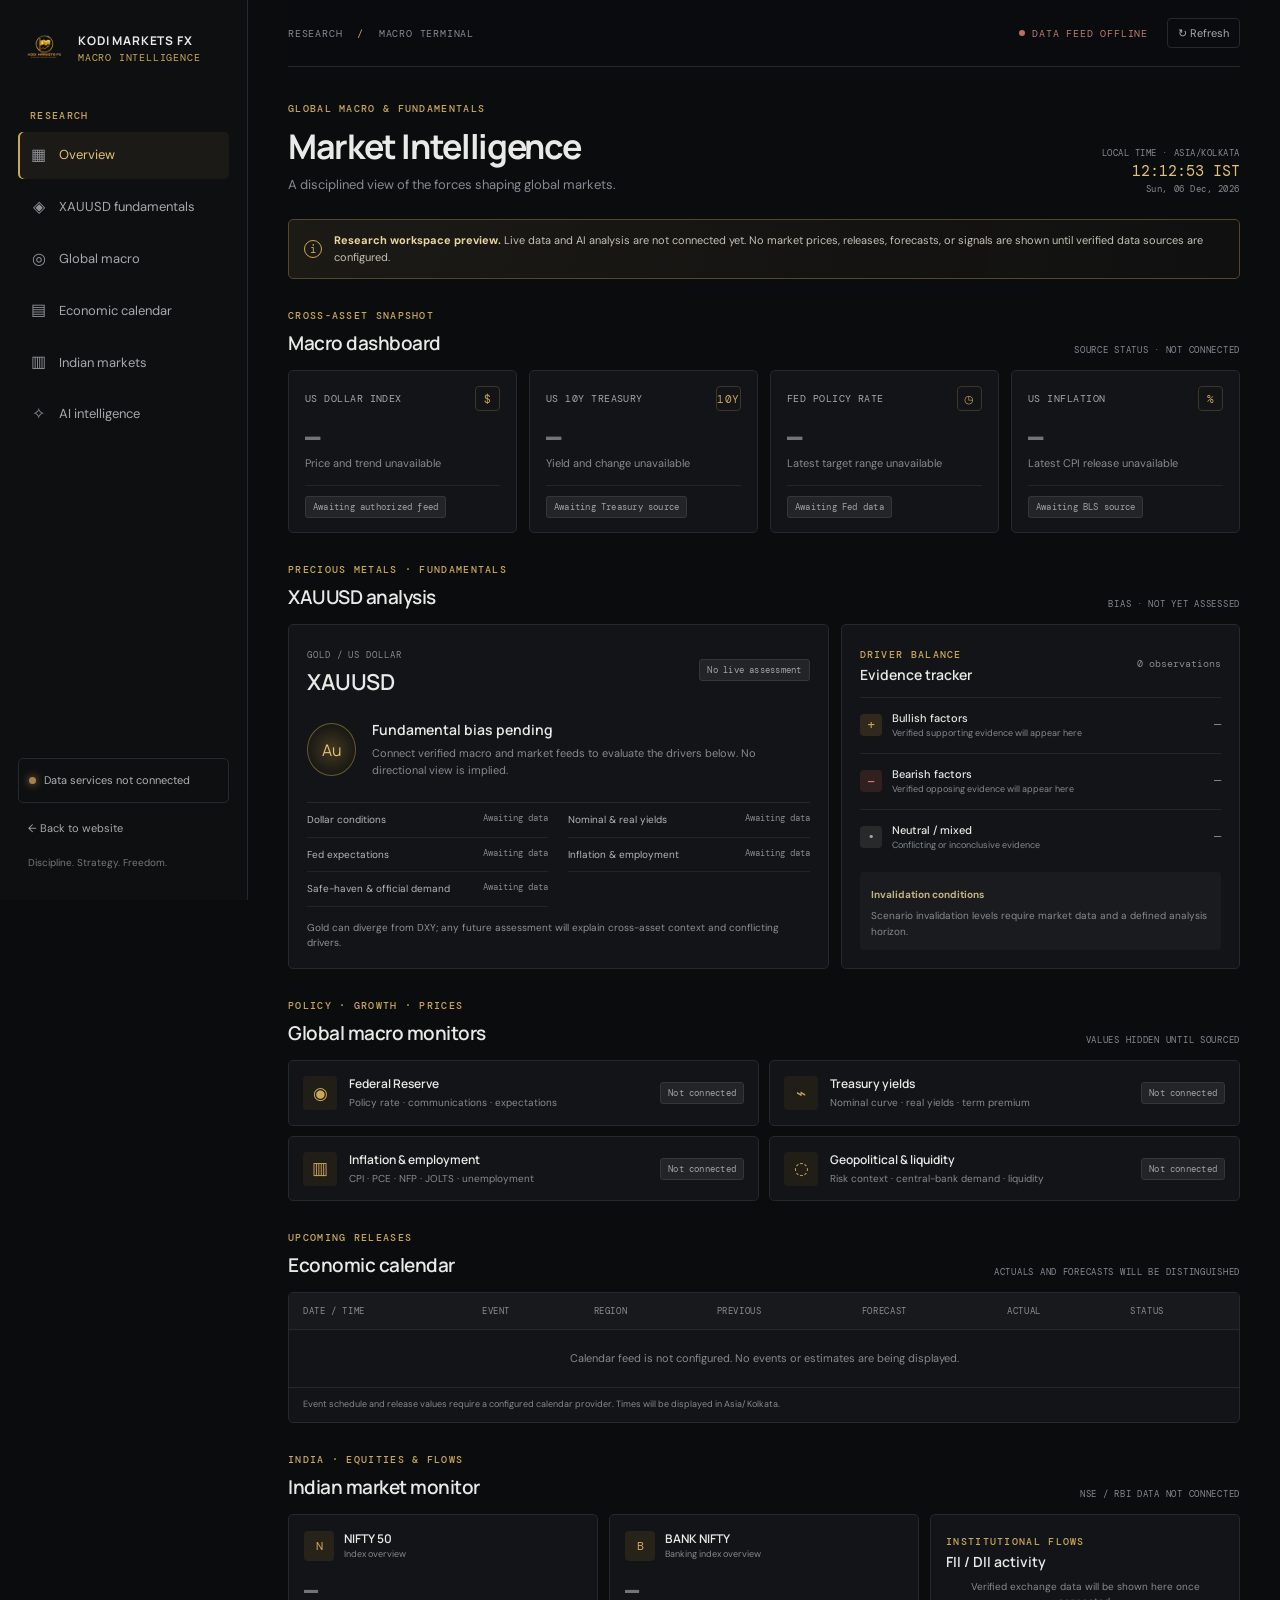
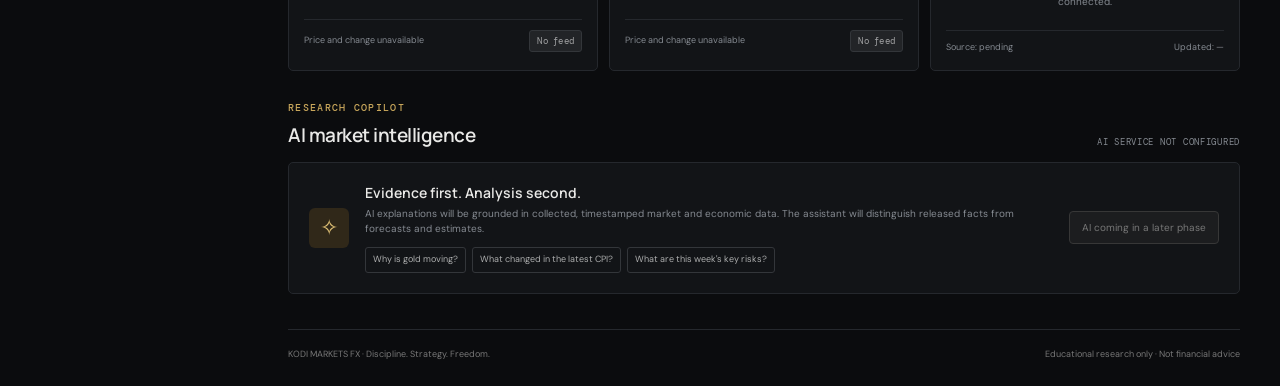
==== macro-terminal.html @ 0b7f0b4f "Add phase 1 macro intelligence dashboard frontend" ====
<!doctype html>
<html lang="en">
<head>
  <meta charset="utf-8">
  <meta name="viewport" content="width=device-width, initial-scale=1">
  <meta name="theme-color" content="#0b0c0e">
  <meta name="description" content="KODI MARKETS FX macroeconomic and market fundamentals research terminal.">
  <title>Macro Intelligence Terminal | KODI MARKETS FX</title>
  <link rel="icon" type="image/jpeg" href="./Real%20logo.jpeg">
  <link rel="stylesheet" href="terminal.css">
  <script src="terminal.js" defer></script>
</head>
<body>
  <div class="app-shell">
    <aside class="sidebar" id="sidebar" aria-label="Terminal navigation">
      <a class="brand" href="./index.html" aria-label="KODI MARKETS FX home">
        <img src="./transparent%20file.png" alt="KODI MARKETS FX official logo">
        <span><strong>KODI MARKETS FX</strong><small>MACRO INTELLIGENCE</small></span>
      </a>
      <div class="side-label">RESEARCH</div>
      <nav class="side-nav">
        <a class="side-link active" href="#overview"><span>▦</span> Overview</a>
        <a class="side-link" href="#gold"><span>◈</span> XAUUSD fundamentals</a>
        <a class="side-link" href="#macro"><span>◎</span> Global macro</a>
        <a class="side-link" href="#events"><span>▤</span> Economic calendar</a>
        <a class="side-link" href="#india"><span>▥</span> Indian markets</a>
        <a class="side-link" href="#intelligence"><span>✧</span> AI intelligence</a>
      </nav>
      <div class="sidebar-bottom">
        <div class="connection"><span class="status-dot"></span><span>Data services not connected</span></div>
        <a href="./index.html" class="back-link">← Back to website</a>
        <p>Discipline. Strategy. Freedom.</p>
      </div>
    </aside>

    <main class="main-content" id="overview">
      <header class="topbar">
        <button class="menu-toggle" id="menuToggle" type="button" aria-label="Open navigation" aria-expanded="false">☰</button>
        <div class="breadcrumb">RESEARCH <span>/</span> MACRO TERMINAL</div>
        <div class="top-actions"><span class="market-state"><i></i> DATA FEED OFFLINE</span><button class="refresh" id="refreshButton" type="button" title="Check data connection">↻ <span>Refresh</span></button></div>
      </header>

      <section class="page-heading">
        <div><p class="eyebrow">GLOBAL MACRO &amp; FUNDAMENTALS</p><h1>Market Intelligence</h1><p class="subheading">A disciplined view of the forces shaping global markets.</p></div>
        <div class="date-box"><span>LOCAL TIME · ASIA/KOLKATA</span><strong id="localClock">--:--:--</strong><small id="localDate">Waiting for browser clock</small></div>
      </section>

      <div class="notice" role="status"><span class="notice-icon">i</span><p><strong>Research workspace preview.</strong> Live data and AI analysis are not connected yet. No market prices, releases, forecasts, or signals are shown until verified data sources are configured.</p></div>

      <section class="section-block" aria-labelledby="snapshot-title">
        <div class="section-heading"><div><p class="eyebrow">CROSS-ASSET SNAPSHOT</p><h2 id="snapshot-title">Macro dashboard</h2></div><span class="section-meta">SOURCE STATUS · NOT CONNECTED</span></div>
        <div class="snapshot-grid">
          <article class="metric-card"><div class="metric-top"><span>US DOLLAR INDEX</span><b class="metric-icon">$</b></div><strong class="unavailable">—</strong><p>Price and trend unavailable</p><div class="metric-foot"><span class="tag neutral">Awaiting authorized feed</span></div></article>
          <article class="metric-card"><div class="metric-top"><span>US 10Y TREASURY</span><b class="metric-icon">10Y</b></div><strong class="unavailable">—</strong><p>Yield and change unavailable</p><div class="metric-foot"><span class="tag neutral">Awaiting Treasury source</span></div></article>
          <article class="metric-card"><div class="metric-top"><span>FED POLICY RATE</span><b class="metric-icon">◷</b></div><strong class="unavailable">—</strong><p>Latest target range unavailable</p><div class="metric-foot"><span class="tag neutral">Awaiting Fed data</span></div></article>
          <article class="metric-card"><div class="metric-top"><span>US INFLATION</span><b class="metric-icon">%</b></div><strong class="unavailable">—</strong><p>Latest CPI release unavailable</p><div class="metric-foot"><span class="tag neutral">Awaiting BLS source</span></div></article>
        </div>
      </section>

      <section class="section-block" id="gold" aria-labelledby="gold-title">
        <div class="section-heading"><div><p class="eyebrow">PRECIOUS METALS · FUNDAMENTALS</p><h2 id="gold-title">XAUUSD analysis</h2></div><span class="section-meta">BIAS · NOT YET ASSESSED</span></div>
        <div class="gold-layout">
          <article class="panel gold-panel"><div class="gold-title-row"><div><span class="symbol-label">GOLD / US DOLLAR</span><h3>XAUUSD</h3></div><span class="tag neutral">No live assessment</span></div><div class="gold-placeholder"><div class="orb">Au</div><div><strong>Fundamental bias pending</strong><p>Connect verified macro and market feeds to evaluate the drivers below. No directional view is implied.</p></div></div><div class="driver-list"><div><span>Dollar conditions</span><b>Awaiting data</b></div><div><span>Nominal &amp; real yields</span><b>Awaiting data</b></div><div><span>Fed expectations</span><b>Awaiting data</b></div><div><span>Inflation &amp; employment</span><b>Awaiting data</b></div><div><span>Safe-haven &amp; official demand</span><b>Awaiting data</b></div></div><p class="panel-footnote">Gold can diverge from DXY; any future assessment will explain cross-asset context and conflicting drivers.</p></article>
          <article class="panel factor-panel"><div class="panel-heading"><div><span class="eyebrow">DRIVER BALANCE</span><h3>Evidence tracker</h3></div><span class="muted">0 observations</span></div><div class="factor-row"><span class="factor-mark gold-mark">+</span><div><strong>Bullish factors</strong><small>Verified supporting evidence will appear here</small></div><span class="count">—</span></div><div class="factor-row"><span class="factor-mark red-mark">−</span><div><strong>Bearish factors</strong><small>Verified opposing evidence will appear here</small></div><span class="count">—</span></div><div class="factor-row"><span class="factor-mark gray-mark">•</span><div><strong>Neutral / mixed</strong><small>Conflicting or inconclusive evidence</small></div><span class="count">—</span></div><div class="invalidation"><strong>Invalidation conditions</strong><p>Scenario invalidation levels require market data and a defined analysis horizon.</p></div></article>
        </div>
      </section>

      <section class="section-block" id="macro" aria-labelledby="macro-title">
        <div class="section-heading"><div><p class="eyebrow">POLICY · GROWTH · PRICES</p><h2 id="macro-title">Global macro monitors</h2></div><span class="section-meta">VALUES HIDDEN UNTIL SOURCED</span></div>
        <div class="monitor-grid">
          <article class="panel monitor"><span class="monitor-icon">◉</span><div><h3>Federal Reserve</h3><p>Policy rate · communications · expectations</p></div><span class="tag neutral">Not connected</span></article>
          <article class="panel monitor"><span class="monitor-icon">⌁</span><div><h3>Treasury yields</h3><p>Nominal curve · real yields · term premium</p></div><span class="tag neutral">Not connected</span></article>
          <article class="panel monitor"><span class="monitor-icon">▥</span><div><h3>Inflation &amp; employment</h3><p>CPI · PCE · NFP · JOLTS · unemployment</p></div><span class="tag neutral">Not connected</span></article>
          <article class="panel monitor"><span class="monitor-icon">◌</span><div><h3>Geopolitical &amp; liquidity</h3><p>Risk context · central-bank demand · liquidity</p></div><span class="tag neutral">Not connected</span></article>
        </div>
      </section>

      <section class="section-block" id="events" aria-labelledby="events-title">
        <div class="section-heading"><div><p class="eyebrow">UPCOMING RELEASES</p><h2 id="events-title">Economic calendar</h2></div><span class="section-meta">ACTUALS AND FORECASTS WILL BE DISTINGUISHED</span></div>
        <article class="panel table-panel"><div class="table-scroll"><table><thead><tr><th>DATE / TIME</th><th>EVENT</th><th>REGION</th><th>PREVIOUS</th><th>FORECAST</th><th>ACTUAL</th><th>STATUS</th></tr></thead><tbody><tr><td colspan="7" class="empty-state">Calendar feed is not configured. No events or estimates are being displayed.</td></tr></tbody></table></div><div class="table-caption">Event schedule and release values require a configured calendar provider. Times will be displayed in Asia/Kolkata.</div></article>
      </section>

      <section class="section-block" id="india" aria-labelledby="india-title">
        <div class="section-heading"><div><p class="eyebrow">INDIA · EQUITIES &amp; FLOWS</p><h2 id="india-title">Indian market monitor</h2></div><span class="section-meta">NSE / RBI DATA NOT CONNECTED</span></div>
        <div class="india-grid"><article class="panel india-card"><div class="india-name"><span class="index-symbol">N</span><div><h3>NIFTY 50</h3><p>Index overview</p></div></div><strong class="unavailable">—</strong><div class="india-bottom"><span>Price and change unavailable</span><span class="tag neutral">No feed</span></div></article><article class="panel india-card"><div class="india-name"><span class="index-symbol">B</span><div><h3>BANK NIFTY</h3><p>Banking index overview</p></div></div><strong class="unavailable">—</strong><div class="india-bottom"><span>Price and change unavailable</span><span class="tag neutral">No feed</span></div></article><article class="panel india-card flows-card"><div class="panel-heading"><div><span class="eyebrow">INSTITUTIONAL FLOWS</span><h3>FII / DII activity</h3></div></div><div class="flow-empty">Verified exchange data will be shown here once connected.</div><div class="india-bottom"><span>Source: pending</span><span>Updated: —</span></div></article></div>
      </section>

      <section class="section-block" id="intelligence" aria-labelledby="ai-title">
        <div class="section-heading"><div><p class="eyebrow">RESEARCH COPILOT</p><h2 id="ai-title">AI market intelligence</h2></div><span class="section-meta">AI SERVICE NOT CONFIGURED</span></div>
        <article class="panel ai-panel"><div class="ai-symbol">✧</div><div class="ai-copy"><h3>Evidence first. Analysis second.</h3><p>AI explanations will be grounded in collected, timestamped market and economic data. The assistant will distinguish released facts from forecasts and estimates.</p><div class="prompt-chips"><span>Why is gold moving?</span><span>What changed in the latest CPI?</span><span>What are this week's key risks?</span></div></div><button class="ask-button" id="askButton" type="button" disabled>AI coming in a later phase</button></article>
      </section>

      <footer class="footer"><span>KODI MARKETS FX · Discipline. Strategy. Freedom.</span><span>Educational research only · Not financial advice</span></footer>
    </main>
  </div>
  <div class="mobile-overlay" id="mobileOverlay"></div>
  <div class="toast" id="toast" role="status" aria-live="polite"></div>
</body>
</html>
---- terminal.css ----
@import url('https://fonts.googleapis.com/css2?family=DM+Mono:wght@400;500&family=DM+Sans:wght@400;500;600;700&family=Manrope:wght@400;500;600;700;800&display=swap');
:root{color-scheme:dark;--bg:#0b0c0e;--sidebar:#0e0f11;--panel:#121417;--panel-2:#15181c;--line:#25282d;--gold:#c9a75b;--gold-bright:#e1c276;--text:#e9e9e7;--muted:#858a91;--green:#57c58a;--red:#e17777;--mono:'DM Mono',monospace;--sans:'DM Sans',sans-serif;--display:Manrope,sans-serif}
*{box-sizing:border-box}html{scroll-behavior:smooth;scroll-padding-top:88px}body{margin:0;background:var(--bg);color:var(--text);font-family:var(--sans);font-size:14px;line-height:1.55}.app-shell{min-height:100vh}.sidebar{position:fixed;inset:0 auto 0 0;width:248px;padding:27px 18px 20px;background:var(--sidebar);border-right:1px solid var(--line);display:flex;flex-direction:column;z-index:20}.brand{display:flex;align-items:center;gap:12px;padding:0 6px 30px;text-decoration:none;color:var(--text)}.brand img{width:42px;height:42px;object-fit:contain}.brand span{display:grid;gap:2px}.brand strong{font:700 12px var(--display);letter-spacing:.07em}.brand small{font:10px var(--mono);letter-spacing:.08em;color:var(--gold)}.side-label,.eyebrow{font:500 10px var(--mono);letter-spacing:.13em;color:var(--gold)}.side-label{padding:10px 12px}.side-nav{display:grid;gap:5px}.side-link{padding:11px 12px;color:#a6a8ac;text-decoration:none;border-radius:5px;display:flex;gap:12px;align-items:center;font-size:13px;transition:.18s}.side-link>span{width:17px;text-align:center;color:#8f9297;font-size:16px}.side-link:hover,.side-link.active{background:#1b1a16;color:var(--gold-bright)}.side-link.active{box-shadow:inset 2px 0 var(--gold)}.sidebar-bottom{margin-top:auto;color:var(--muted);font-size:11px}.connection{display:flex;align-items:center;gap:8px;padding:13px 10px;border:1px solid var(--line);border-radius:5px;color:#b1b2b4}.status-dot{width:7px;height:7px;border-radius:50%;background:#a7804d;box-shadow:0 0 9px #a7804d}.back-link{display:block;color:#a9aaac;text-decoration:none;padding:17px 10px 7px}.back-link:hover{color:var(--gold)}.sidebar-bottom p{padding:0 10px;color:#777;font-size:10px}.main-content{margin-left:248px;padding:0 40px;max-width:1800px}.topbar{height:67px;display:flex;align-items:center;justify-content:space-between;border-bottom:1px solid var(--line);position:sticky;top:0;background:rgba(11,12,14,.93);backdrop-filter:blur(14px);z-index:10}.breadcrumb,.market-state,.section-meta{font:10px var(--mono);letter-spacing:.08em;color:var(--muted)}.breadcrumb span{padding:0 8px;color:var(--gold)}.top-actions{display:flex;align-items:center;gap:19px}.market-state{display:flex;align-items:center;gap:7px;color:#b77e70}.market-state i{width:6px;height:6px;border-radius:50%;background:#bb705f}.refresh{background:transparent;color:#aaa;border:1px solid var(--line);border-radius:4px;padding:7px 10px;font:11px var(--sans);cursor:pointer}.refresh:hover{border-color:var(--gold);color:var(--gold)}.menu-toggle{display:none}.page-heading{padding:35px 0 24px;display:flex;align-items:end;justify-content:space-between}.page-heading .eyebrow,.section-heading .eyebrow{margin:0 0 8px}.page-heading h1{font:700 clamp(25px,3vw,34px) var(--display);letter-spacing:-.04em;margin:0}.subheading{margin:6px 0 0;color:var(--muted);font-size:13px}.date-box{text-align:right;display:grid;gap:2px}.date-box span,.date-box small{font:9px var(--mono);letter-spacing:.06em;color:var(--muted)}.date-box strong{font:15px var(--mono);color:var(--gold-bright)}.notice{border:1px solid #55472b;background:linear-gradient(100deg,rgba(201,167,91,.09),rgba(201,167,91,.025));padding:12px 15px;display:flex;gap:12px;align-items:center;border-radius:5px;color:#c5c1b7}.notice p{margin:0;font-size:11px}.notice strong{color:#ead7a4}.notice-icon{width:18px;height:18px;flex:none;border:1px solid var(--gold);border-radius:50%;display:grid;place-items:center;color:var(--gold);font:11px var(--mono)}.section-block{padding-top:30px}.section-heading{display:flex;justify-content:space-between;align-items:end;margin-bottom:14px}.section-heading h2{font:600 19px var(--display);letter-spacing:-.025em;margin:0}.section-meta{text-align:right;font-size:9px}.snapshot-grid{display:grid;grid-template-columns:repeat(4,minmax(0,1fr));gap:12px}.metric-card,.panel{background:var(--panel);border:1px solid var(--line);border-radius:5px}.metric-card{padding:15px 16px;min-height:143px}.metric-top{display:flex;justify-content:space-between;align-items:center;color:#a5a7a9;font:10px var(--mono);letter-spacing:.045em}.metric-icon{display:grid;place-items:center;width:25px;height:25px;border:1px solid #3c3528;border-radius:4px;color:var(--gold);font:11px var(--mono)}.unavailable{display:block;font:600 24px var(--mono);color:#71757a;margin-top:12px}.metric-card>p{margin:1px 0 13px;color:var(--muted);font-size:11px}.metric-foot{border-top:1px solid #222529;padding-top:9px}.tag{border-radius:3px;padding:4px 7px;font:9px var(--mono);letter-spacing:.025em;white-space:nowrap}.tag.neutral{background:#222427;color:#a2a3a4;border:1px solid #33363a}.gold-layout{display:grid;grid-template-columns:1.15fr .85fr;gap:12px}.gold-panel,.factor-panel{padding:18px}.gold-title-row,.panel-heading{display:flex;align-items:center;justify-content:space-between}.symbol-label{color:var(--muted);font:9px var(--mono);letter-spacing:.1em}.gold-title-row h3{font:600 22px var(--display);margin:2px 0 0}.gold-placeholder{padding:23px 0;display:flex;align-items:center;gap:16px;border-bottom:1px solid var(--line)}.orb{width:53px;height:53px;border:1px solid #67582f;border-radius:50%;display:grid;place-items:center;color:var(--gold-bright);font:16px var(--display);background:radial-gradient(circle,#443920 0,#1b1a15 65%)}.gold-placeholder strong{font:600 14px var(--display)}.gold-placeholder p{font-size:11px;color:var(--muted);max-width:470px;margin:4px 0 0}.driver-list{display:grid;grid-template-columns:1fr 1fr;gap:0 20px}.driver-list>div{display:flex;justify-content:space-between;gap:8px;padding:9px 0;border-bottom:1px solid #202327;font-size:10px}.driver-list span{color:#b4b5b7}.driver-list b{font:9px var(--mono);color:var(--muted);font-weight:400;text-align:right}.panel-footnote{font-size:10px;line-height:1.5;color:#8f9090;margin:13px 0 0}.factor-panel .panel-heading{margin-bottom:13px}.panel-heading .eyebrow{margin:0 0 4px}.panel-heading h3{margin:0;font:600 14px var(--display)}.muted{color:var(--muted);font:10px var(--mono)}.factor-row{display:flex;align-items:center;gap:10px;border-top:1px solid #222529;padding:12px 0}.factor-mark{width:22px;height:22px;border-radius:4px;display:grid;place-items:center;font:14px var(--mono)}.gold-mark{color:var(--gold);background:#30291c}.red-mark{color:var(--red);background:#302020}.gray-mark{color:#a6a6a6;background:#28292b}.factor-row div{display:grid;flex:1}.factor-row strong{font-size:11px;font-weight:500}.factor-row small{color:var(--muted);font-size:9px}.count{font:12px var(--mono);color:var(--muted)}.invalidation{margin-top:7px;padding:11px;background:#1a1b1e;border-radius:3px}.invalidation strong{font-size:10px;color:#c2b483}.invalidation p{margin:4px 0 0;font-size:10px;color:var(--muted)}.monitor-grid{display:grid;grid-template-columns:repeat(2,minmax(0,1fr));gap:10px}.monitor{display:flex;align-items:center;gap:12px;padding:14px}.monitor-icon{width:34px;height:34px;flex:none;display:grid;place-items:center;border-radius:4px;background:#211e18;color:var(--gold);font-size:17px}.monitor>div{flex:1;min-width:0}.monitor h3{font:600 12px var(--display);margin:0}.monitor p{font-size:10px;color:var(--muted);margin:3px 0 0}.table-panel{overflow:hidden}.table-scroll{overflow-x:auto}table{border-collapse:collapse;width:100%;min-width:700px;text-align:left}th{font:9px var(--mono);letter-spacing:.07em;color:#898c91;background:#17191c;padding:12px 14px;white-space:nowrap}td{padding:20px 14px;border-top:1px solid var(--line)}.empty-state{text-align:center;color:var(--muted);font-size:11px}.table-caption{padding:10px 14px;border-top:1px solid var(--line);color:var(--muted);font-size:9px}.india-grid{display:grid;grid-template-columns:repeat(3,minmax(0,1fr));gap:11px}.india-card{padding:15px}.india-name{display:flex;gap:10px;align-items:center}.index-symbol{width:30px;height:30px;display:grid;place-items:center;border-radius:4px;background:#282319;color:var(--gold);font:12px var(--mono)}.india-name h3{font:600 12px var(--display);margin:0}.india-name p{color:var(--muted);margin:1px 0 0;font-size:9px}.india-card>.unavailable{font-size:22px;margin-top:16px}.india-bottom{display:flex;justify-content:space-between;align-items:center;gap:8px;border-top:1px solid var(--line);margin-top:12px;padding-top:10px;color:var(--muted);font-size:9px}.flows-card{grid-column:auto}.flow-empty{height:47px;display:grid;place-items:center;text-align:center;color:var(--muted);font-size:10px}.ai-panel{padding:20px;display:flex;align-items:center;gap:16px}.ai-symbol{width:40px;height:40px;border-radius:6px;background:#302819;color:var(--gold-bright);display:grid;place-items:center;font-size:22px;flex:none}.ai-copy{flex:1}.ai-copy h3{font:600 14px var(--display);margin:0}.ai-copy p{font-size:10px;color:var(--muted);margin:4px 0 10px;max-width:700px}.prompt-chips{display:flex;gap:6px;flex-wrap:wrap}.prompt-chips span{border:1px solid #33363a;border-radius:3px;padding:5px 7px;font-size:9px;color:#adaeae}.ask-button{border:1px solid #373737;color:#777;background:#1c1d1f;border-radius:4px;padding:9px 12px;font:10px var(--sans);white-space:nowrap;cursor:not-allowed}.footer{margin-top:35px;padding:18px 0 24px;border-top:1px solid var(--line);display:flex;justify-content:space-between;gap:12px;color:#777;font-size:9px}.mobile-overlay{display:none}.toast{position:fixed;bottom:20px;right:20px;z-index:40;background:#24211a;border:1px solid #51452b;color:#e5d6ad;padding:10px 14px;border-radius:4px;font-size:11px;opacity:0;transform:translateY(8px);transition:.2s;pointer-events:none}.toast.visible{opacity:1;transform:translateY(0)}
@media(max-width:1100px){.main-content{padding:0 25px}.snapshot-grid{grid-template-columns:repeat(2,minmax(0,1fr))}.gold-layout{grid-template-columns:1fr}.india-grid{grid-template-columns:repeat(2,minmax(0,1fr))}.flows-card{grid-column:span 2}}
@media(max-width:760px){.sidebar{transform:translateX(-100%);transition:transform .25s ease;box-shadow:none}.sidebar.open{transform:translateX(0);box-shadow:12px 0 35px #0009}.mobile-overlay.visible{display:block;position:fixed;inset:0;background:#0009;z-index:15}.main-content{margin-left:0;padding:0 17px}.menu-toggle{display:block;border:0;background:transparent;color:var(--gold);font-size:20px;padding:5px 8px}.topbar{height:58px}.breadcrumb{font-size:9px}.top-actions{gap:9px}.market-state{font-size:8px}.refresh{padding:6px 7px}.refresh span{display:none}.page-heading{padding:26px 0 19px;align-items:flex-start;gap:10px}.date-box{padding-top:7px}.date-box span{font-size:8px}.date-box strong{font-size:12px}.date-box small{font-size:8px}.page-heading h1{font-size:25px}.subheading{font-size:11px;max-width:280px}.section-block{padding-top:25px}.section-heading{align-items:flex-end;gap:12px}.section-heading h2{font-size:17px}.section-meta{max-width:145px;font-size:8px}.snapshot-grid{gap:8px}.metric-card{padding:12px;min-height:135px}.metric-top{font-size:8px}.metric-card>p{font-size:10px}.monitor-grid{grid-template-columns:1fr}.india-grid{grid-template-columns:1fr 1fr}.flows-card{grid-column:span 2}.ai-panel{align-items:flex-start;flex-wrap:wrap}.ask-button{margin-left:56px}.footer{flex-direction:column}.driver-list{grid-template-columns:1fr}.notice{align-items:flex-start}.notice p{font-size:10px}}
@media(max-width:400px){.main-content{padding:0 12px}.page-heading{display:block}.date-box{text-align:left;margin-top:13px}.snapshot-grid{grid-template-columns:1fr 1fr}.metric-card{min-height:144px}.gold-title-row{align-items:flex-start;gap:8px}.gold-title-row .tag{font-size:8px}.india-grid{grid-template-columns:1fr}.flows-card{grid-column:auto}.top-actions{gap:5px}.market-state{letter-spacing:0}.section-meta{max-width:120px}}
@media(prefers-reduced-motion:reduce){*,*::before,*::after{scroll-behavior:auto!important;transition:none!important}}
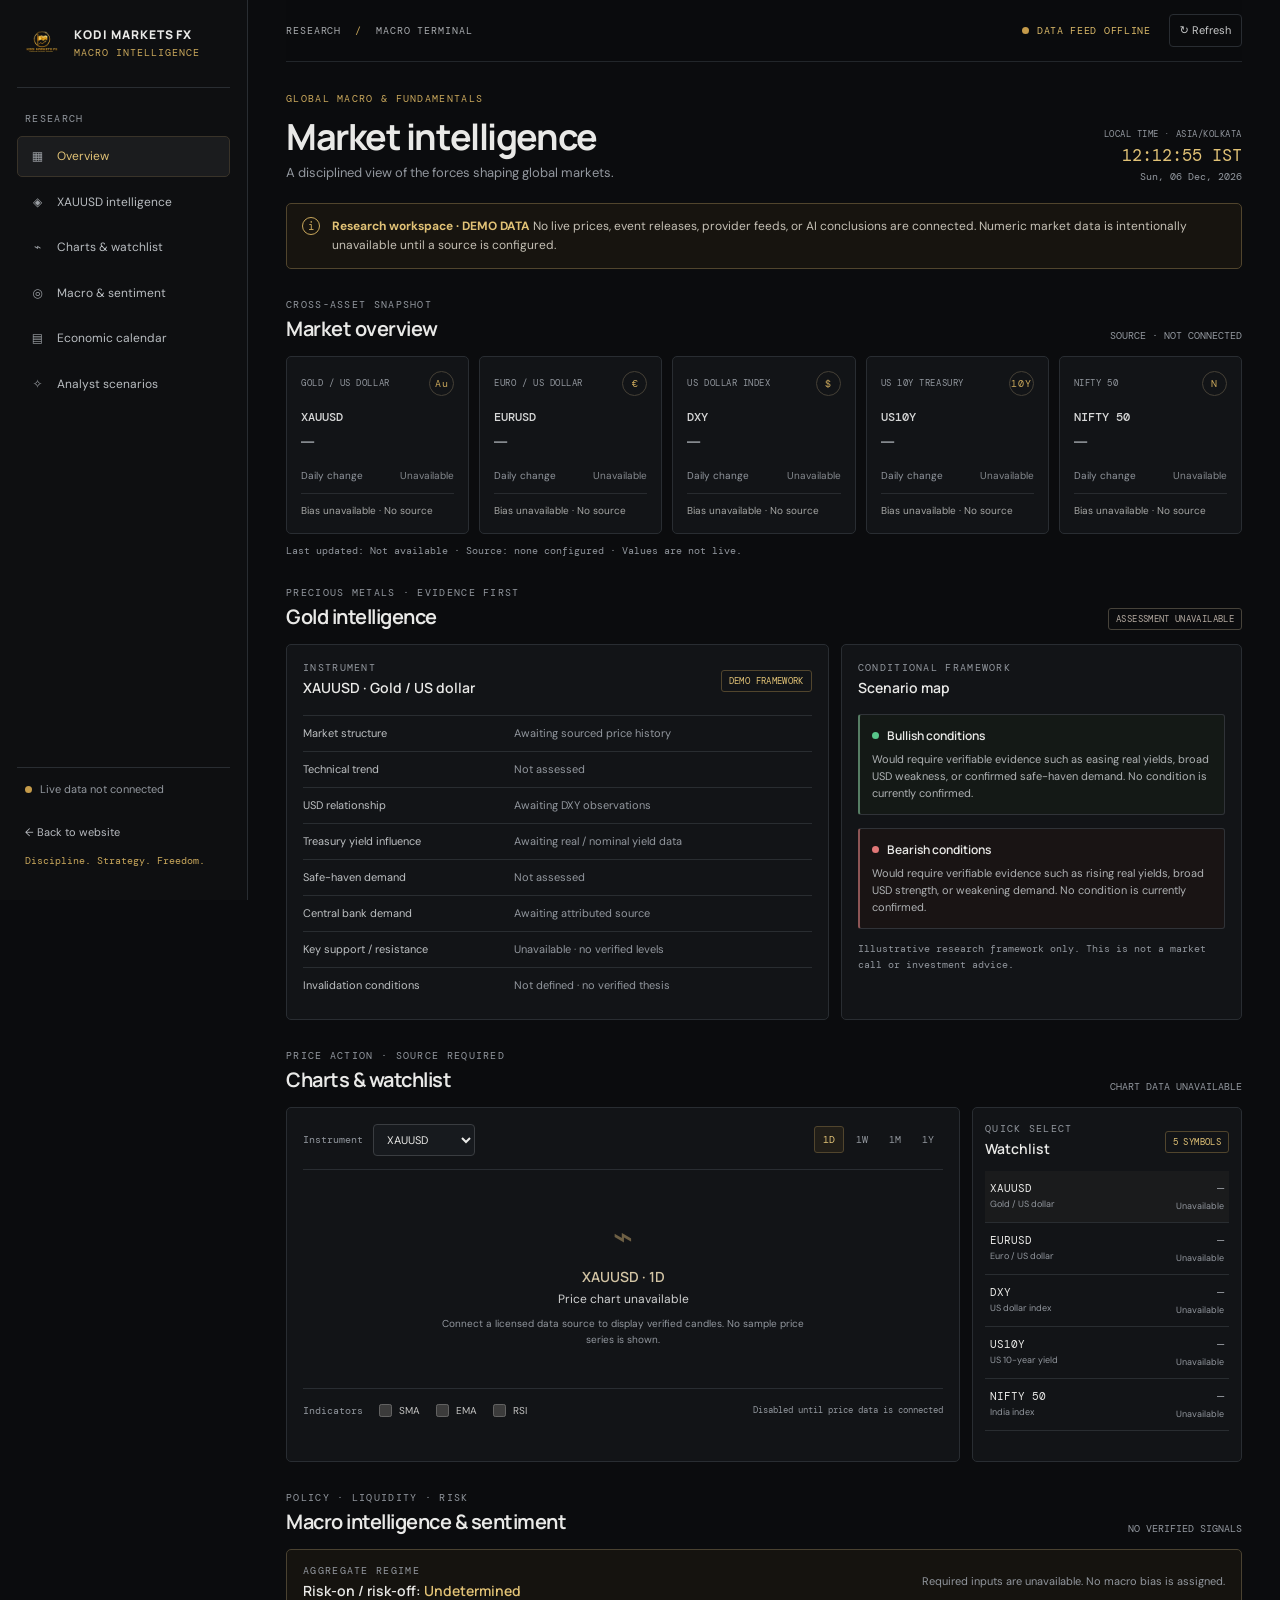
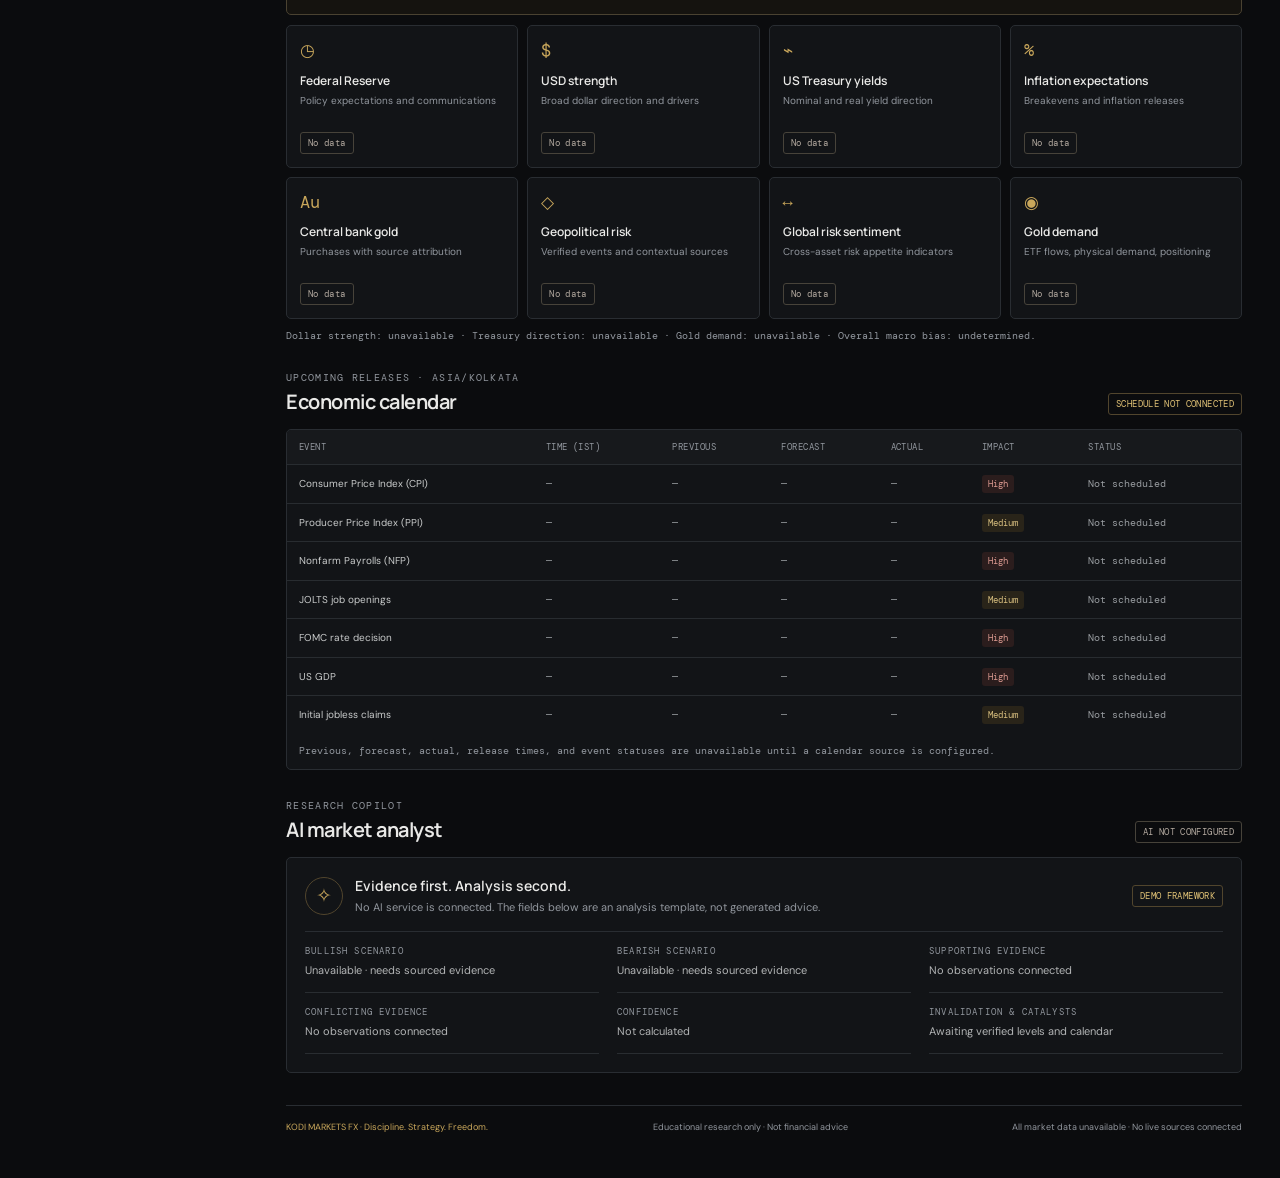
==== commit 5e9c5b2e: "Build responsive macro intelligence terminal with explicit unavailable data states" ====
--- a/macro-terminal.html
+++ b/macro-terminal.html
@@ -14,86 +14,130 @@
   <div class="app-shell">
     <aside class="sidebar" id="sidebar" aria-label="Terminal navigation">
       <a class="brand" href="./index.html" aria-label="KODI MARKETS FX home">
-        <img src="./transparent%20file.png" alt="KODI MARKETS FX official logo">
+        <img src="./transparent%20file.png" alt="KODI MARKETS FX logo">
         <span><strong>KODI MARKETS FX</strong><small>MACRO INTELLIGENCE</small></span>
       </a>
       <div class="side-label">RESEARCH</div>
       <nav class="side-nav">
-        <a class="side-link active" href="#overview"><span>▦</span> Overview</a>
-        <a class="side-link" href="#gold"><span>◈</span> XAUUSD fundamentals</a>
-        <a class="side-link" href="#macro"><span>◎</span> Global macro</a>
-        <a class="side-link" href="#events"><span>▤</span> Economic calendar</a>
-        <a class="side-link" href="#india"><span>▥</span> Indian markets</a>
-        <a class="side-link" href="#intelligence"><span>✧</span> AI intelligence</a>
+        <a class="side-link active" href="#overview"><span aria-hidden="true">▦</span> Overview</a>
+        <a class="side-link" href="#gold"><span aria-hidden="true">◈</span> XAUUSD intelligence</a>
+        <a class="side-link" href="#charts"><span aria-hidden="true">⌁</span> Charts &amp; watchlist</a>
+        <a class="side-link" href="#macro"><span aria-hidden="true">◎</span> Macro &amp; sentiment</a>
+        <a class="side-link" href="#events"><span aria-hidden="true">▤</span> Economic calendar</a>
+        <a class="side-link" href="#analyst"><span aria-hidden="true">✧</span> Analyst scenarios</a>
       </nav>
       <div class="sidebar-bottom">
-        <div class="connection"><span class="status-dot"></span><span>Data services not connected</span></div>
+        <div class="connection"><span class="status-dot"></span><span>Live data not connected</span></div>
         <a href="./index.html" class="back-link">← Back to website</a>
         <p>Discipline. Strategy. Freedom.</p>
       </div>
     </aside>
+    <div class="mobile-overlay" id="mobileOverlay"></div>
 
     <main class="main-content" id="overview">
       <header class="topbar">
-        <button class="menu-toggle" id="menuToggle" type="button" aria-label="Open navigation" aria-expanded="false">☰</button>
+        <button class="menu-toggle" id="menuToggle" type="button" aria-label="Open navigation" aria-expanded="false" aria-controls="sidebar">☰</button>
         <div class="breadcrumb">RESEARCH <span>/</span> MACRO TERMINAL</div>
-        <div class="top-actions"><span class="market-state"><i></i> DATA FEED OFFLINE</span><button class="refresh" id="refreshButton" type="button" title="Check data connection">↻ <span>Refresh</span></button></div>
+        <div class="top-actions"><span class="feed-state"><i></i> DATA FEED OFFLINE</span><button class="button button-quiet" id="refreshButton" type="button">↻ <span>Refresh</span></button></div>
       </header>
 
       <section class="page-heading">
-        <div><p class="eyebrow">GLOBAL MACRO &amp; FUNDAMENTALS</p><h1>Market Intelligence</h1><p class="subheading">A disciplined view of the forces shaping global markets.</p></div>
-        <div class="date-box"><span>LOCAL TIME · ASIA/KOLKATA</span><strong id="localClock">--:--:--</strong><small id="localDate">Waiting for browser clock</small></div>
+        <div><p class="eyebrow">GLOBAL MACRO &amp; FUNDAMENTALS</p><h1>Market intelligence</h1><p class="subheading">A disciplined view of the forces shaping global markets.</p></div>
+        <div class="date-box"><span>LOCAL TIME · ASIA/KOLKATA</span><strong id="localClock">--:--:-- IST</strong><small id="localDate">Waiting for browser clock</small></div>
       </section>
 
-      <div class="notice" role="status"><span class="notice-icon">i</span><p><strong>Research workspace preview.</strong> Live data and AI analysis are not connected yet. No market prices, releases, forecasts, or signals are shown until verified data sources are configured.</p></div>
+      <div class="notice" role="status"><span class="notice-icon" aria-hidden="true">i</span><p><strong>Research workspace · DEMO DATA</strong> No live prices, event releases, provider feeds, or AI conclusions are connected. Numeric market data is intentionally unavailable until a source is configured.</p></div>
 
       <section class="section-block" aria-labelledby="snapshot-title">
-        <div class="section-heading"><div><p class="eyebrow">CROSS-ASSET SNAPSHOT</p><h2 id="snapshot-title">Macro dashboard</h2></div><span class="section-meta">SOURCE STATUS · NOT CONNECTED</span></div>
-        <div class="snapshot-grid">
-          <article class="metric-card"><div class="metric-top"><span>US DOLLAR INDEX</span><b class="metric-icon">$</b></div><strong class="unavailable">—</strong><p>Price and trend unavailable</p><div class="metric-foot"><span class="tag neutral">Awaiting authorized feed</span></div></article>
-          <article class="metric-card"><div class="metric-top"><span>US 10Y TREASURY</span><b class="metric-icon">10Y</b></div><strong class="unavailable">—</strong><p>Yield and change unavailable</p><div class="metric-foot"><span class="tag neutral">Awaiting Treasury source</span></div></article>
-          <article class="metric-card"><div class="metric-top"><span>FED POLICY RATE</span><b class="metric-icon">◷</b></div><strong class="unavailable">—</strong><p>Latest target range unavailable</p><div class="metric-foot"><span class="tag neutral">Awaiting Fed data</span></div></article>
-          <article class="metric-card"><div class="metric-top"><span>US INFLATION</span><b class="metric-icon">%</b></div><strong class="unavailable">—</strong><p>Latest CPI release unavailable</p><div class="metric-foot"><span class="tag neutral">Awaiting BLS source</span></div></article>
+        <div class="section-heading"><div><p class="eyebrow">CROSS-ASSET SNAPSHOT</p><h2 id="snapshot-title">Market overview</h2></div><span class="section-meta">SOURCE · NOT CONNECTED</span></div>
+        <div class="market-grid" id="marketGrid">
+          <article class="metric-card" data-symbol="XAUUSD"><div class="metric-top"><span>GOLD / US DOLLAR</span><b class="metric-icon">Au</b></div><h3>XAUUSD</h3><strong class="unavailable">—</strong><div class="metric-bottom"><span>Daily change</span><span class="unavailable">Unavailable</span></div><p class="metric-status">Bias unavailable · No source</p></article>
+          <article class="metric-card" data-symbol="EURUSD"><div class="metric-top"><span>EURO / US DOLLAR</span><b class="metric-icon">€</b></div><h3>EURUSD</h3><strong class="unavailable">—</strong><div class="metric-bottom"><span>Daily change</span><span class="unavailable">Unavailable</span></div><p class="metric-status">Bias unavailable · No source</p></article>
+          <article class="metric-card" data-symbol="DXY"><div class="metric-top"><span>US DOLLAR INDEX</span><b class="metric-icon">$</b></div><h3>DXY</h3><strong class="unavailable">—</strong><div class="metric-bottom"><span>Daily change</span><span class="unavailable">Unavailable</span></div><p class="metric-status">Bias unavailable · No source</p></article>
+          <article class="metric-card" data-symbol="US10Y"><div class="metric-top"><span>US 10Y TREASURY</span><b class="metric-icon">10Y</b></div><h3>US10Y</h3><strong class="unavailable">—</strong><div class="metric-bottom"><span>Daily change</span><span class="unavailable">Unavailable</span></div><p class="metric-status">Bias unavailable · No source</p></article>
+          <article class="metric-card" data-symbol="NIFTY"><div class="metric-top"><span>NIFTY 50</span><b class="metric-icon">N</b></div><h3>NIFTY 50</h3><strong class="unavailable">—</strong><div class="metric-bottom"><span>Daily change</span><span class="unavailable">Unavailable</span></div><p class="metric-status">Bias unavailable · No source</p></article>
+        </div>
+        <p class="source-note">Last updated: <time id="marketUpdated">Not available</time> · Source: none configured · Values are not live.</p>
+      </section>
+
+      <section class="section-block" id="gold" aria-labelledby="gold-title">
+        <div class="section-heading"><div><p class="eyebrow">PRECIOUS METALS · EVIDENCE FIRST</p><h2 id="gold-title">Gold intelligence</h2></div><span class="tag neutral">ASSESSMENT UNAVAILABLE</span></div>
+        <div class="two-column">
+          <article class="panel analysis-panel"><div class="panel-heading"><div><span class="eyebrow">INSTRUMENT</span><h3>XAUUSD · Gold / US dollar</h3></div><span class="demo-chip">DEMO FRAMEWORK</span></div>
+            <dl class="evidence-list">
+              <div><dt>Market structure</dt><dd>Awaiting sourced price history</dd></div>
+              <div><dt>Technical trend</dt><dd>Not assessed</dd></div>
+              <div><dt>USD relationship</dt><dd>Awaiting DXY observations</dd></div>
+              <div><dt>Treasury yield influence</dt><dd>Awaiting real / nominal yield data</dd></div>
+              <div><dt>Safe-haven demand</dt><dd>Not assessed</dd></div>
+              <div><dt>Central bank demand</dt><dd>Awaiting attributed source</dd></div>
+              <div><dt>Key support / resistance</dt><dd>Unavailable · no verified levels</dd></div>
+              <div><dt>Invalidation conditions</dt><dd>Not defined · no verified thesis</dd></div>
+            </dl>
+          </article>
+          <article class="panel scenario-panel"><div class="panel-heading"><div><span class="eyebrow">CONDITIONAL FRAMEWORK</span><h3>Scenario map</h3></div></div>
+            <div class="scenario-block bullish"><h4><span class="signal-dot"></span>Bullish conditions</h4><p>Would require verifiable evidence such as easing real yields, broad USD weakness, or confirmed safe-haven demand. No condition is currently confirmed.</p></div>
+            <div class="scenario-block bearish"><h4><span class="signal-dot"></span>Bearish conditions</h4><p>Would require verifiable evidence such as rising real yields, broad USD strength, or weakening demand. No condition is currently confirmed.</p></div>
+            <p class="panel-footnote">Illustrative research framework only. This is not a market call or investment advice.</p>
+          </article>
         </div>
       </section>
 
-      <section class="section-block" id="gold" aria-labelledby="gold-title">
-        <div class="section-heading"><div><p class="eyebrow">PRECIOUS METALS · FUNDAMENTALS</p><h2 id="gold-title">XAUUSD analysis</h2></div><span class="section-meta">BIAS · NOT YET ASSESSED</span></div>
-        <div class="gold-layout">
-          <article class="panel gold-panel"><div class="gold-title-row"><div><span class="symbol-label">GOLD / US DOLLAR</span><h3>XAUUSD</h3></div><span class="tag neutral">No live assessment</span></div><div class="gold-placeholder"><div class="orb">Au</div><div><strong>Fundamental bias pending</strong><p>Connect verified macro and market feeds to evaluate the drivers below. No directional view is implied.</p></div></div><div class="driver-list"><div><span>Dollar conditions</span><b>Awaiting data</b></div><div><span>Nominal &amp; real yields</span><b>Awaiting data</b></div><div><span>Fed expectations</span><b>Awaiting data</b></div><div><span>Inflation &amp; employment</span><b>Awaiting data</b></div><div><span>Safe-haven &amp; official demand</span><b>Awaiting data</b></div></div><p class="panel-footnote">Gold can diverge from DXY; any future assessment will explain cross-asset context and conflicting drivers.</p></article>
-          <article class="panel factor-panel"><div class="panel-heading"><div><span class="eyebrow">DRIVER BALANCE</span><h3>Evidence tracker</h3></div><span class="muted">0 observations</span></div><div class="factor-row"><span class="factor-mark gold-mark">+</span><div><strong>Bullish factors</strong><small>Verified supporting evidence will appear here</small></div><span class="count">—</span></div><div class="factor-row"><span class="factor-mark red-mark">−</span><div><strong>Bearish factors</strong><small>Verified opposing evidence will appear here</small></div><span class="count">—</span></div><div class="factor-row"><span class="factor-mark gray-mark">•</span><div><strong>Neutral / mixed</strong><small>Conflicting or inconclusive evidence</small></div><span class="count">—</span></div><div class="invalidation"><strong>Invalidation conditions</strong><p>Scenario invalidation levels require market data and a defined analysis horizon.</p></div></article>
+      <section class="section-block" id="charts" aria-labelledby="charts-title">
+        <div class="section-heading"><div><p class="eyebrow">PRICE ACTION · SOURCE REQUIRED</p><h2 id="charts-title">Charts &amp; watchlist</h2></div><span class="section-meta">CHART DATA UNAVAILABLE</span></div>
+        <div class="chart-layout">
+          <article class="panel chart-panel">
+            <div class="chart-toolbar"><label class="control-label" for="instrumentSelect">Instrument</label><select id="instrumentSelect" aria-label="Select instrument"><option value="XAUUSD">XAUUSD</option><option value="EURUSD">EURUSD</option><option value="DXY">DXY</option><option value="US10Y">US10Y</option><option value="NIFTY">NIFTY 50</option></select>
+              <div class="timeframes" role="group" aria-label="Chart timeframe"><button type="button" class="timeframe active" aria-pressed="true" data-timeframe="1D">1D</button><button type="button" class="timeframe" aria-pressed="false" data-timeframe="1W">1W</button><button type="button" class="timeframe" aria-pressed="false" data-timeframe="1M">1M</button><button type="button" class="timeframe" aria-pressed="false" data-timeframe="1Y">1Y</button></div>
+            </div>
+            <div class="chart-empty" id="chartEmpty" role="status"><div class="chart-mark" aria-hidden="true">⌁</div><h3 id="chartEmptyTitle">XAUUSD · 1D</h3><p>Price chart unavailable</p><span>Connect a licensed data source to display verified candles. No sample price series is shown.</span></div>
+            <div class="indicator-controls" aria-label="Technical indicator controls"><span class="control-label">Indicators</span><label><input type="checkbox" data-indicator="sma" disabled> SMA</label><label><input type="checkbox" data-indicator="ema" disabled> EMA</label><label><input type="checkbox" data-indicator="rsi" disabled> RSI</label><span class="muted">Disabled until price data is connected</span></div>
+          </article>
+          <aside class="panel watchlist-panel"><div class="panel-heading"><div><span class="eyebrow">QUICK SELECT</span><h3>Watchlist</h3></div><span class="demo-chip">5 SYMBOLS</span></div>
+            <div class="watchlist" id="watchlist"><button type="button" class="watch-row selected" data-symbol="XAUUSD"><span><b>XAUUSD</b><small>Gold / US dollar</small></span><span class="watch-value">—<small>Unavailable</small></span></button><button type="button" class="watch-row" data-symbol="EURUSD"><span><b>EURUSD</b><small>Euro / US dollar</small></span><span class="watch-value">—<small>Unavailable</small></span></button><button type="button" class="watch-row" data-symbol="DXY"><span><b>DXY</b><small>US dollar index</small></span><span class="watch-value">—<small>Unavailable</small></span></button><button type="button" class="watch-row" data-symbol="US10Y"><span><b>US10Y</b><small>US 10-year yield</small></span><span class="watch-value">—<small>Unavailable</small></span></button><button type="button" class="watch-row" data-symbol="NIFTY"><span><b>NIFTY 50</b><small>India index</small></span><span class="watch-value">—<small>Unavailable</small></span></button></div>
+          </aside>
         </div>
       </section>
 
       <section class="section-block" id="macro" aria-labelledby="macro-title">
-        <div class="section-heading"><div><p class="eyebrow">POLICY · GROWTH · PRICES</p><h2 id="macro-title">Global macro monitors</h2></div><span class="section-meta">VALUES HIDDEN UNTIL SOURCED</span></div>
-        <div class="monitor-grid">
-          <article class="panel monitor"><span class="monitor-icon">◉</span><div><h3>Federal Reserve</h3><p>Policy rate · communications · expectations</p></div><span class="tag neutral">Not connected</span></article>
-          <article class="panel monitor"><span class="monitor-icon">⌁</span><div><h3>Treasury yields</h3><p>Nominal curve · real yields · term premium</p></div><span class="tag neutral">Not connected</span></article>
-          <article class="panel monitor"><span class="monitor-icon">▥</span><div><h3>Inflation &amp; employment</h3><p>CPI · PCE · NFP · JOLTS · unemployment</p></div><span class="tag neutral">Not connected</span></article>
-          <article class="panel monitor"><span class="monitor-icon">◌</span><div><h3>Geopolitical &amp; liquidity</h3><p>Risk context · central-bank demand · liquidity</p></div><span class="tag neutral">Not connected</span></article>
+        <div class="section-heading"><div><p class="eyebrow">POLICY · LIQUIDITY · RISK</p><h2 id="macro-title">Macro intelligence &amp; sentiment</h2></div><span class="section-meta">NO VERIFIED SIGNALS</span></div>
+        <div class="sentiment-banner"><div><span class="eyebrow">AGGREGATE REGIME</span><strong>Risk-on / risk-off: <em>Undetermined</em></strong></div><p>Required inputs are unavailable. No macro bias is assigned.</p></div>
+        <div class="macro-grid">
+          <article class="panel macro-card"><span class="macro-icon">◷</span><h3>Federal Reserve</h3><p>Policy expectations and communications</p><span class="tag neutral">No data</span></article>
+          <article class="panel macro-card"><span class="macro-icon">$</span><h3>USD strength</h3><p>Broad dollar direction and drivers</p><span class="tag neutral">No data</span></article>
+          <article class="panel macro-card"><span class="macro-icon">⌁</span><h3>US Treasury yields</h3><p>Nominal and real yield direction</p><span class="tag neutral">No data</span></article>
+          <article class="panel macro-card"><span class="macro-icon">%</span><h3>Inflation expectations</h3><p>Breakevens and inflation releases</p><span class="tag neutral">No data</span></article>
+          <article class="panel macro-card"><span class="macro-icon">Au</span><h3>Central bank gold</h3><p>Purchases with source attribution</p><span class="tag neutral">No data</span></article>
+          <article class="panel macro-card"><span class="macro-icon">◇</span><h3>Geopolitical risk</h3><p>Verified events and contextual sources</p><span class="tag neutral">No data</span></article>
+          <article class="panel macro-card"><span class="macro-icon">↔</span><h3>Global risk sentiment</h3><p>Cross-asset risk appetite indicators</p><span class="tag neutral">No data</span></article>
+          <article class="panel macro-card"><span class="macro-icon">◉</span><h3>Gold demand</h3><p>ETF flows, physical demand, positioning</p><span class="tag neutral">No data</span></article>
         </div>
+        <p class="source-note">Dollar strength: unavailable · Treasury direction: unavailable · Gold demand: unavailable · Overall macro bias: undetermined.</p>
       </section>
 
       <section class="section-block" id="events" aria-labelledby="events-title">
-        <div class="section-heading"><div><p class="eyebrow">UPCOMING RELEASES</p><h2 id="events-title">Economic calendar</h2></div><span class="section-meta">ACTUALS AND FORECASTS WILL BE DISTINGUISHED</span></div>
-        <article class="panel table-panel"><div class="table-scroll"><table><thead><tr><th>DATE / TIME</th><th>EVENT</th><th>REGION</th><th>PREVIOUS</th><th>FORECAST</th><th>ACTUAL</th><th>STATUS</th></tr></thead><tbody><tr><td colspan="7" class="empty-state">Calendar feed is not configured. No events or estimates are being displayed.</td></tr></tbody></table></div><div class="table-caption">Event schedule and release values require a configured calendar provider. Times will be displayed in Asia/Kolkata.</div></article>
+        <div class="section-heading"><div><p class="eyebrow">UPCOMING RELEASES · ASIA/KOLKATA</p><h2 id="events-title">Economic calendar</h2></div><span class="demo-chip">SCHEDULE NOT CONNECTED</span></div>
+        <article class="panel table-panel"><div class="table-scroll"><table><thead><tr><th>EVENT</th><th>TIME (IST)</th><th>PREVIOUS</th><th>FORECAST</th><th>ACTUAL</th><th>IMPACT</th><th>STATUS</th></tr></thead><tbody>
+          <tr><td>Consumer Price Index (CPI)</td><td>—</td><td>—</td><td>—</td><td>—</td><td><span class="impact high">High</span></td><td>Not scheduled</td></tr>
+          <tr><td>Producer Price Index (PPI)</td><td>—</td><td>—</td><td>—</td><td>—</td><td><span class="impact medium">Medium</span></td><td>Not scheduled</td></tr>
+          <tr><td>Nonfarm Payrolls (NFP)</td><td>—</td><td>—</td><td>—</td><td>—</td><td><span class="impact high">High</span></td><td>Not scheduled</td></tr>
+          <tr><td>JOLTS job openings</td><td>—</td><td>—</td><td>—</td><td>—</td><td><span class="impact medium">Medium</span></td><td>Not scheduled</td></tr>
+          <tr><td>FOMC rate decision</td><td>—</td><td>—</td><td>—</td><td>—</td><td><span class="impact high">High</span></td><td>Not scheduled</td></tr>
+          <tr><td>US GDP</td><td>—</td><td>—</td><td>—</td><td>—</td><td><span class="impact high">High</span></td><td>Not scheduled</td></tr>
+          <tr><td>Initial jobless claims</td><td>—</td><td>—</td><td>—</td><td>—</td><td><span class="impact medium">Medium</span></td><td>Not scheduled</td></tr>
+        </tbody></table></div><p class="table-caption">Previous, forecast, actual, release times, and event statuses are unavailable until a calendar source is configured.</p></article>
       </section>
 
-      <section class="section-block" id="india" aria-labelledby="india-title">
-        <div class="section-heading"><div><p class="eyebrow">INDIA · EQUITIES &amp; FLOWS</p><h2 id="india-title">Indian market monitor</h2></div><span class="section-meta">NSE / RBI DATA NOT CONNECTED</span></div>
-        <div class="india-grid"><article class="panel india-card"><div class="india-name"><span class="index-symbol">N</span><div><h3>NIFTY 50</h3><p>Index overview</p></div></div><strong class="unavailable">—</strong><div class="india-bottom"><span>Price and change unavailable</span><span class="tag neutral">No feed</span></div></article><article class="panel india-card"><div class="india-name"><span class="index-symbol">B</span><div><h3>BANK NIFTY</h3><p>Banking index overview</p></div></div><strong class="unavailable">—</strong><div class="india-bottom"><span>Price and change unavailable</span><span class="tag neutral">No feed</span></div></article><article class="panel india-card flows-card"><div class="panel-heading"><div><span class="eyebrow">INSTITUTIONAL FLOWS</span><h3>FII / DII activity</h3></div></div><div class="flow-empty">Verified exchange data will be shown here once connected.</div><div class="india-bottom"><span>Source: pending</span><span>Updated: —</span></div></article></div>
+      <section class="section-block" id="analyst" aria-labelledby="analyst-title">
+        <div class="section-heading"><div><p class="eyebrow">RESEARCH COPILOT</p><h2 id="analyst-title">AI market analyst</h2></div><span class="tag neutral">AI NOT CONFIGURED</span></div>
+        <article class="panel analyst-panel"><div class="analyst-intro"><div class="ai-symbol" aria-hidden="true">✧</div><div><h3>Evidence first. Analysis second.</h3><p>No AI service is connected. The fields below are an analysis template, not generated advice.</p></div><span class="demo-chip">DEMO FRAMEWORK</span></div>
+          <div class="analyst-grid"><div><span class="eyebrow">BULLISH SCENARIO</span><p>Unavailable · needs sourced evidence</p></div><div><span class="eyebrow">BEARISH SCENARIO</span><p>Unavailable · needs sourced evidence</p></div><div><span class="eyebrow">SUPPORTING EVIDENCE</span><p>No observations connected</p></div><div><span class="eyebrow">CONFLICTING EVIDENCE</span><p>No observations connected</p></div><div><span class="eyebrow">CONFIDENCE</span><p>Not calculated</p></div><div><span class="eyebrow">INVALIDATION &amp; CATALYSTS</span><p>Awaiting verified levels and calendar</p></div></div>
+        </article>
       </section>
 
-      <section class="section-block" id="intelligence" aria-labelledby="ai-title">
-        <div class="section-heading"><div><p class="eyebrow">RESEARCH COPILOT</p><h2 id="ai-title">AI market intelligence</h2></div><span class="section-meta">AI SERVICE NOT CONFIGURED</span></div>
-        <article class="panel ai-panel"><div class="ai-symbol">✧</div><div class="ai-copy"><h3>Evidence first. Analysis second.</h3><p>AI explanations will be grounded in collected, timestamped market and economic data. The assistant will distinguish released facts from forecasts and estimates.</p><div class="prompt-chips"><span>Why is gold moving?</span><span>What changed in the latest CPI?</span><span>What are this week's key risks?</span></div></div><button class="ask-button" id="askButton" type="button" disabled>AI coming in a later phase</button></article>
-      </section>
-
-      <footer class="footer"><span>KODI MARKETS FX · Discipline. Strategy. Freedom.</span><span>Educational research only · Not financial advice</span></footer>
+      <footer class="footer"><span>KODI MARKETS FX · Discipline. Strategy. Freedom.</span><span>Educational research only · Not financial advice</span><span>All market data unavailable · No live sources connected</span></footer>
     </main>
   </div>
-  <div class="mobile-overlay" id="mobileOverlay"></div>
   <div class="toast" id="toast" role="status" aria-live="polite"></div>
 </body>
 </html>
--- a/terminal.css
+++ b/terminal.css
@@ -1,7 +1,8 @@
 @import url('https://fonts.googleapis.com/css2?family=DM+Mono:wght@400;500&family=DM+Sans:wght@400;500;600;700&family=Manrope:wght@400;500;600;700;800&display=swap');
-:root{color-scheme:dark;--bg:#0b0c0e;--sidebar:#0e0f11;--panel:#121417;--panel-2:#15181c;--line:#25282d;--gold:#c9a75b;--gold-bright:#e1c276;--text:#e9e9e7;--muted:#858a91;--green:#57c58a;--red:#e17777;--mono:'DM Mono',monospace;--sans:'DM Sans',sans-serif;--display:Manrope,sans-serif}
-*{box-sizing:border-box}html{scroll-behavior:smooth;scroll-padding-top:88px}body{margin:0;background:var(--bg);color:var(--text);font-family:var(--sans);font-size:14px;line-height:1.55}.app-shell{min-height:100vh}.sidebar{position:fixed;inset:0 auto 0 0;width:248px;padding:27px 18px 20px;background:var(--sidebar);border-right:1px solid var(--line);display:flex;flex-direction:column;z-index:20}.brand{display:flex;align-items:center;gap:12px;padding:0 6px 30px;text-decoration:none;color:var(--text)}.brand img{width:42px;height:42px;object-fit:contain}.brand span{display:grid;gap:2px}.brand strong{font:700 12px var(--display);letter-spacing:.07em}.brand small{font:10px var(--mono);letter-spacing:.08em;color:var(--gold)}.side-label,.eyebrow{font:500 10px var(--mono);letter-spacing:.13em;color:var(--gold)}.side-label{padding:10px 12px}.side-nav{display:grid;gap:5px}.side-link{padding:11px 12px;color:#a6a8ac;text-decoration:none;border-radius:5px;display:flex;gap:12px;align-items:center;font-size:13px;transition:.18s}.side-link>span{width:17px;text-align:center;color:#8f9297;font-size:16px}.side-link:hover,.side-link.active{background:#1b1a16;color:var(--gold-bright)}.side-link.active{box-shadow:inset 2px 0 var(--gold)}.sidebar-bottom{margin-top:auto;color:var(--muted);font-size:11px}.connection{display:flex;align-items:center;gap:8px;padding:13px 10px;border:1px solid var(--line);border-radius:5px;color:#b1b2b4}.status-dot{width:7px;height:7px;border-radius:50%;background:#a7804d;box-shadow:0 0 9px #a7804d}.back-link{display:block;color:#a9aaac;text-decoration:none;padding:17px 10px 7px}.back-link:hover{color:var(--gold)}.sidebar-bottom p{padding:0 10px;color:#777;font-size:10px}.main-content{margin-left:248px;padding:0 40px;max-width:1800px}.topbar{height:67px;display:flex;align-items:center;justify-content:space-between;border-bottom:1px solid var(--line);position:sticky;top:0;background:rgba(11,12,14,.93);backdrop-filter:blur(14px);z-index:10}.breadcrumb,.market-state,.section-meta{font:10px var(--mono);letter-spacing:.08em;color:var(--muted)}.breadcrumb span{padding:0 8px;color:var(--gold)}.top-actions{display:flex;align-items:center;gap:19px}.market-state{display:flex;align-items:center;gap:7px;color:#b77e70}.market-state i{width:6px;height:6px;border-radius:50%;background:#bb705f}.refresh{background:transparent;color:#aaa;border:1px solid var(--line);border-radius:4px;padding:7px 10px;font:11px var(--sans);cursor:pointer}.refresh:hover{border-color:var(--gold);color:var(--gold)}.menu-toggle{display:none}.page-heading{padding:35px 0 24px;display:flex;align-items:end;justify-content:space-between}.page-heading .eyebrow,.section-heading .eyebrow{margin:0 0 8px}.page-heading h1{font:700 clamp(25px,3vw,34px) var(--display);letter-spacing:-.04em;margin:0}.subheading{margin:6px 0 0;color:var(--muted);font-size:13px}.date-box{text-align:right;display:grid;gap:2px}.date-box span,.date-box small{font:9px var(--mono);letter-spacing:.06em;color:var(--muted)}.date-box strong{font:15px var(--mono);color:var(--gold-bright)}.notice{border:1px solid #55472b;background:linear-gradient(100deg,rgba(201,167,91,.09),rgba(201,167,91,.025));padding:12px 15px;display:flex;gap:12px;align-items:center;border-radius:5px;color:#c5c1b7}.notice p{margin:0;font-size:11px}.notice strong{color:#ead7a4}.notice-icon{width:18px;height:18px;flex:none;border:1px solid var(--gold);border-radius:50%;display:grid;place-items:center;color:var(--gold);font:11px var(--mono)}.section-block{padding-top:30px}.section-heading{display:flex;justify-content:space-between;align-items:end;margin-bottom:14px}.section-heading h2{font:600 19px var(--display);letter-spacing:-.025em;margin:0}.section-meta{text-align:right;font-size:9px}.snapshot-grid{display:grid;grid-template-columns:repeat(4,minmax(0,1fr));gap:12px}.metric-card,.panel{background:var(--panel);border:1px solid var(--line);border-radius:5px}.metric-card{padding:15px 16px;min-height:143px}.metric-top{display:flex;justify-content:space-between;align-items:center;color:#a5a7a9;font:10px var(--mono);letter-spacing:.045em}.metric-icon{display:grid;place-items:center;width:25px;height:25px;border:1px solid #3c3528;border-radius:4px;color:var(--gold);font:11px var(--mono)}.unavailable{display:block;font:600 24px var(--mono);color:#71757a;margin-top:12px}.metric-card>p{margin:1px 0 13px;color:var(--muted);font-size:11px}.metric-foot{border-top:1px solid #222529;padding-top:9px}.tag{border-radius:3px;padding:4px 7px;font:9px var(--mono);letter-spacing:.025em;white-space:nowrap}.tag.neutral{background:#222427;color:#a2a3a4;border:1px solid #33363a}.gold-layout{display:grid;grid-template-columns:1.15fr .85fr;gap:12px}.gold-panel,.factor-panel{padding:18px}.gold-title-row,.panel-heading{display:flex;align-items:center;justify-content:space-between}.symbol-label{color:var(--muted);font:9px var(--mono);letter-spacing:.1em}.gold-title-row h3{font:600 22px var(--display);margin:2px 0 0}.gold-placeholder{padding:23px 0;display:flex;align-items:center;gap:16px;border-bottom:1px solid var(--line)}.orb{width:53px;height:53px;border:1px solid #67582f;border-radius:50%;display:grid;place-items:center;color:var(--gold-bright);font:16px var(--display);background:radial-gradient(circle,#443920 0,#1b1a15 65%)}.gold-placeholder strong{font:600 14px var(--display)}.gold-placeholder p{font-size:11px;color:var(--muted);max-width:470px;margin:4px 0 0}.driver-list{display:grid;grid-template-columns:1fr 1fr;gap:0 20px}.driver-list>div{display:flex;justify-content:space-between;gap:8px;padding:9px 0;border-bottom:1px solid #202327;font-size:10px}.driver-list span{color:#b4b5b7}.driver-list b{font:9px var(--mono);color:var(--muted);font-weight:400;text-align:right}.panel-footnote{font-size:10px;line-height:1.5;color:#8f9090;margin:13px 0 0}.factor-panel .panel-heading{margin-bottom:13px}.panel-heading .eyebrow{margin:0 0 4px}.panel-heading h3{margin:0;font:600 14px var(--display)}.muted{color:var(--muted);font:10px var(--mono)}.factor-row{display:flex;align-items:center;gap:10px;border-top:1px solid #222529;padding:12px 0}.factor-mark{width:22px;height:22px;border-radius:4px;display:grid;place-items:center;font:14px var(--mono)}.gold-mark{color:var(--gold);background:#30291c}.red-mark{color:var(--red);background:#302020}.gray-mark{color:#a6a6a6;background:#28292b}.factor-row div{display:grid;flex:1}.factor-row strong{font-size:11px;font-weight:500}.factor-row small{color:var(--muted);font-size:9px}.count{font:12px var(--mono);color:var(--muted)}.invalidation{margin-top:7px;padding:11px;background:#1a1b1e;border-radius:3px}.invalidation strong{font-size:10px;color:#c2b483}.invalidation p{margin:4px 0 0;font-size:10px;color:var(--muted)}.monitor-grid{display:grid;grid-template-columns:repeat(2,minmax(0,1fr));gap:10px}.monitor{display:flex;align-items:center;gap:12px;padding:14px}.monitor-icon{width:34px;height:34px;flex:none;display:grid;place-items:center;border-radius:4px;background:#211e18;color:var(--gold);font-size:17px}.monitor>div{flex:1;min-width:0}.monitor h3{font:600 12px var(--display);margin:0}.monitor p{font-size:10px;color:var(--muted);margin:3px 0 0}.table-panel{overflow:hidden}.table-scroll{overflow-x:auto}table{border-collapse:collapse;width:100%;min-width:700px;text-align:left}th{font:9px var(--mono);letter-spacing:.07em;color:#898c91;background:#17191c;padding:12px 14px;white-space:nowrap}td{padding:20px 14px;border-top:1px solid var(--line)}.empty-state{text-align:center;color:var(--muted);font-size:11px}.table-caption{padding:10px 14px;border-top:1px solid var(--line);color:var(--muted);font-size:9px}.india-grid{display:grid;grid-template-columns:repeat(3,minmax(0,1fr));gap:11px}.india-card{padding:15px}.india-name{display:flex;gap:10px;align-items:center}.index-symbol{width:30px;height:30px;display:grid;place-items:center;border-radius:4px;background:#282319;color:var(--gold);font:12px var(--mono)}.india-name h3{font:600 12px var(--display);margin:0}.india-name p{color:var(--muted);margin:1px 0 0;font-size:9px}.india-card>.unavailable{font-size:22px;margin-top:16px}.india-bottom{display:flex;justify-content:space-between;align-items:center;gap:8px;border-top:1px solid var(--line);margin-top:12px;padding-top:10px;color:var(--muted);font-size:9px}.flows-card{grid-column:auto}.flow-empty{height:47px;display:grid;place-items:center;text-align:center;color:var(--muted);font-size:10px}.ai-panel{padding:20px;display:flex;align-items:center;gap:16px}.ai-symbol{width:40px;height:40px;border-radius:6px;background:#302819;color:var(--gold-bright);display:grid;place-items:center;font-size:22px;flex:none}.ai-copy{flex:1}.ai-copy h3{font:600 14px var(--display);margin:0}.ai-copy p{font-size:10px;color:var(--muted);margin:4px 0 10px;max-width:700px}.prompt-chips{display:flex;gap:6px;flex-wrap:wrap}.prompt-chips span{border:1px solid #33363a;border-radius:3px;padding:5px 7px;font-size:9px;color:#adaeae}.ask-button{border:1px solid #373737;color:#777;background:#1c1d1f;border-radius:4px;padding:9px 12px;font:10px var(--sans);white-space:nowrap;cursor:not-allowed}.footer{margin-top:35px;padding:18px 0 24px;border-top:1px solid var(--line);display:flex;justify-content:space-between;gap:12px;color:#777;font-size:9px}.mobile-overlay{display:none}.toast{position:fixed;bottom:20px;right:20px;z-index:40;background:#24211a;border:1px solid #51452b;color:#e5d6ad;padding:10px 14px;border-radius:4px;font-size:11px;opacity:0;transform:translateY(8px);transition:.2s;pointer-events:none}.toast.visible{opacity:1;transform:translateY(0)}
-@media(max-width:1100px){.main-content{padding:0 25px}.snapshot-grid{grid-template-columns:repeat(2,minmax(0,1fr))}.gold-layout{grid-template-columns:1fr}.india-grid{grid-template-columns:repeat(2,minmax(0,1fr))}.flows-card{grid-column:span 2}}
-@media(max-width:760px){.sidebar{transform:translateX(-100%);transition:transform .25s ease;box-shadow:none}.sidebar.open{transform:translateX(0);box-shadow:12px 0 35px #0009}.mobile-overlay.visible{display:block;position:fixed;inset:0;background:#0009;z-index:15}.main-content{margin-left:0;padding:0 17px}.menu-toggle{display:block;border:0;background:transparent;color:var(--gold);font-size:20px;padding:5px 8px}.topbar{height:58px}.breadcrumb{font-size:9px}.top-actions{gap:9px}.market-state{font-size:8px}.refresh{padding:6px 7px}.refresh span{display:none}.page-heading{padding:26px 0 19px;align-items:flex-start;gap:10px}.date-box{padding-top:7px}.date-box span{font-size:8px}.date-box strong{font-size:12px}.date-box small{font-size:8px}.page-heading h1{font-size:25px}.subheading{font-size:11px;max-width:280px}.section-block{padding-top:25px}.section-heading{align-items:flex-end;gap:12px}.section-heading h2{font-size:17px}.section-meta{max-width:145px;font-size:8px}.snapshot-grid{gap:8px}.metric-card{padding:12px;min-height:135px}.metric-top{font-size:8px}.metric-card>p{font-size:10px}.monitor-grid{grid-template-columns:1fr}.india-grid{grid-template-columns:1fr 1fr}.flows-card{grid-column:span 2}.ai-panel{align-items:flex-start;flex-wrap:wrap}.ask-button{margin-left:56px}.footer{flex-direction:column}.driver-list{grid-template-columns:1fr}.notice{align-items:flex-start}.notice p{font-size:10px}}
-@media(max-width:400px){.main-content{padding:0 12px}.page-heading{display:block}.date-box{text-align:left;margin-top:13px}.snapshot-grid{grid-template-columns:1fr 1fr}.metric-card{min-height:144px}.gold-title-row{align-items:flex-start;gap:8px}.gold-title-row .tag{font-size:8px}.india-grid{grid-template-columns:1fr}.flows-card{grid-column:auto}.top-actions{gap:5px}.market-state{letter-spacing:0}.section-meta{max-width:120px}}
+:root{color-scheme:dark;--bg:#0b0c0e;--sidebar:#0e0f11;--panel:#121417;--panel-2:#171a1e;--line:#292d32;--gold:#c9a75b;--gold-soft:#e1c276;--text:#e9e9e7;--muted:#92979e;--green:#57c58a;--red:#e17777;--sans:'DM Sans',system-ui,sans-serif;--display:Manrope,'DM Sans',sans-serif;--mono:'DM Mono',monospace;--sidebar-width:248px}
+*{box-sizing:border-box}html{scroll-behavior:smooth;scroll-padding-top:82px}body{margin:0;background:var(--bg);color:var(--text);font:14px/1.55 var(--sans);-webkit-font-smoothing:antialiased}button,select{font:inherit}button{color:inherit}a{color:inherit;text-decoration:none}.app-shell{min-height:100vh}.sidebar{position:fixed;inset:0 auto 0 0;width:var(--sidebar-width);z-index:20;display:flex;flex-direction:column;padding:23px 17px;background:#0e0f11;border-right:1px solid var(--line)}.brand{display:flex;align-items:center;gap:12px;padding:0 6px 25px;border-bottom:1px solid var(--line)}.brand img{width:39px;height:39px;object-fit:contain}.brand strong,.brand small{display:block}.brand strong{font:800 12px var(--display);letter-spacing:.08em}.brand small{margin-top:3px;color:var(--gold);font:10px var(--mono);letter-spacing:.1em}.side-label,.eyebrow{color:var(--muted);font:10px var(--mono);letter-spacing:.13em}.side-label{margin:24px 8px 11px}.side-nav{display:grid;gap:5px}.side-link{display:flex;align-items:center;gap:11px;padding:10px 11px;border:1px solid transparent;border-radius:5px;color:#b9bdc1;font-size:12px;transition:background .15s,color .15s}.side-link span{width:17px;color:#9b9fa4;text-align:center}.side-link:hover,.side-link.active{background:#1b1c1e;color:var(--gold-soft)}.side-link.active{border-color:#393329}.sidebar-bottom{margin-top:auto;color:var(--muted);font-size:11px}.connection{display:flex;align-items:center;gap:8px;padding:13px 8px;border-top:1px solid var(--line)}.status-dot,.feed-state i{width:7px;height:7px;border-radius:50%;background:#c59b4a}.back-link{display:block;padding:13px 8px;color:#b8bbc0}.sidebar-bottom p{padding:0 8px;color:var(--gold);font:10px var(--mono)}.mobile-overlay{display:none}.main-content{max-width:1600px;margin-left:var(--sidebar-width);padding:0 38px 28px}.topbar{position:sticky;top:0;z-index:10;display:flex;align-items:center;min-height:62px;background:#0b0c0ef2;border-bottom:1px solid #22262a;backdrop-filter:blur(10px)}.breadcrumb{color:#a7aaad;font:10px var(--mono);letter-spacing:.09em}.breadcrumb span{padding:0 7px;color:var(--gold)}.top-actions{display:flex;align-items:center;gap:18px;margin-left:auto}.feed-state{display:flex;align-items:center;gap:8px;color:#d9b868;font:10px var(--mono);letter-spacing:.07em}.feed-state i{display:inline-block}.button{border:1px solid var(--line);border-radius:4px;padding:7px 10px;background:transparent;cursor:pointer}.button:hover{border-color:#75633f}.button-quiet{color:#c8c9ca;font-size:11px}.menu-toggle{display:none}.page-heading{display:flex;justify-content:space-between;align-items:flex-end;gap:24px;padding:30px 0 20px}.page-heading .eyebrow{color:var(--gold)}h1,h2,h3,h4,p{margin-top:0}h1{margin-bottom:5px;font:700 clamp(26px,3vw,36px)/1.2 var(--display);letter-spacing:-.04em}h2{margin:4px 0 0;font:650 20px var(--display);letter-spacing:-.025em}h3{margin:8px 0;font:600 14px var(--display)}h4{margin:0;font:600 12px var(--display)}.subheading{margin:0;color:var(--muted);font-size:13px}.date-box{min-width:190px;text-align:right}.date-box span,.date-box small{display:block;color:var(--muted);font:9px var(--mono);letter-spacing:.06em}.date-box strong{display:block;margin:4px 0;color:var(--gold-soft);font:17px var(--mono)}.date-box small{font-size:10px;letter-spacing:0}.notice{display:flex;align-items:flex-start;gap:12px;padding:13px 15px;border:1px solid #51452d;border-radius:5px;background:#17140f;color:#c5c0b5;font-size:12px}.notice p{margin:0}.notice strong{color:var(--gold-soft)}.notice-icon{display:grid;place-items:center;flex:none;width:18px;height:18px;border:1px solid var(--gold);border-radius:50%;color:var(--gold);font:11px var(--mono)}.section-block{padding-top:29px}.section-heading{display:flex;align-items:flex-end;justify-content:space-between;gap:15px;margin-bottom:14px}.section-heading .eyebrow{margin-bottom:4px}.section-meta,.muted,.source-note,.panel-footnote,.table-caption{color:var(--muted);font:10px var(--mono)}.market-grid{display:grid;grid-template-columns:repeat(5,minmax(0,1fr));gap:10px}.metric-card,.panel{border:1px solid var(--line);border-radius:5px;background:var(--panel)}.metric-card{min-width:0;padding:14px}.metric-top{display:flex;justify-content:space-between;align-items:center;gap:8px;color:var(--muted);font:9px var(--mono);letter-spacing:.06em}.metric-icon{display:grid;place-items:center;width:25px;height:25px;border:1px solid #454036;border-radius:50%;color:var(--gold);font:10px var(--mono)}.metric-card h3{margin:13px 0 3px;color:#d7d8d8;font:500 12px var(--mono)}.metric-card>strong{display:block;font:22px var(--mono)}.unavailable{color:#85898e!important}.metric-bottom{display:flex;justify-content:space-between;gap:5px;margin-top:11px;color:var(--muted);font-size:10px}.metric-status{margin:10px 0 0;padding-top:9px;border-top:1px solid #282b2f;color:#a6a7a5;font-size:10px}.source-note{margin:10px 0 0}.tag,.demo-chip{display:inline-flex;align-items:center;border:1px solid #47433a;border-radius:3px;padding:4px 7px;color:#cdbb92;font:9px var(--mono);letter-spacing:.04em}.tag.neutral{color:#b4aaa0}.demo-chip{border-color:#51452d;color:var(--gold-soft)}.two-column{display:grid;grid-template-columns:1.15fr .85fr;gap:12px}.panel{padding:16px}.panel-heading{display:flex;align-items:center;justify-content:space-between;gap:10px}.panel-heading .eyebrow{display:block}.panel-heading h3{margin:4px 0}.evidence-list{margin:14px 0 0}.evidence-list div{display:grid;grid-template-columns:minmax(150px,.8fr) 1.2fr;gap:12px;padding:9px 0;border-top:1px solid #292d31}.evidence-list dt{color:#bdc0c2;font-size:11px}.evidence-list dd{margin:0;color:var(--muted);font-size:11px}.scenario-block{margin-top:13px;padding:12px;border:1px solid #303338;border-left:2px solid #567d64;border-radius:3px;background:#141916}.scenario-block.bearish{border-left-color:#8c5555;background:#191414}.scenario-block h4{display:flex;align-items:center;gap:8px}.signal-dot{width:7px;height:7px;border-radius:50%;background:var(--green)}.bearish .signal-dot{background:var(--red)}.scenario-block p{margin:7px 0 0;color:#afb2b4;font-size:11px}.panel-footnote{margin:12px 0 0;line-height:1.6}.chart-layout{display:grid;grid-template-columns:minmax(0,1fr) 270px;gap:12px}.chart-panel{min-height:355px}.chart-toolbar{display:flex;align-items:center;gap:10px;flex-wrap:wrap;padding-bottom:13px;border-bottom:1px solid var(--line)}.control-label{color:var(--muted);font:10px var(--mono)}select{border:1px solid #3a3d41;border-radius:4px;padding:7px 25px 7px 9px;background:var(--panel-2);color:var(--text);font-size:11px}.timeframes{display:flex;gap:3px;margin-left:auto}.timeframe{border:1px solid transparent;border-radius:3px;padding:6px 8px;background:transparent;color:var(--muted);font:10px var(--mono);cursor:pointer}.timeframe:hover,.timeframe.active{border-color:#51452d;background:#211e18;color:var(--gold-soft)}.chart-empty{display:flex;min-height:218px;flex-direction:column;align-items:center;justify-content:center;text-align:center}.chart-mark{color:#6e6045;font-size:34px}.chart-empty h3{margin:4px 0;color:#d2c4a4}.chart-empty p{margin:0;color:#d0d1d1;font-size:12px}.chart-empty>span{max-width:380px;margin-top:7px;color:var(--muted);font-size:10px}.indicator-controls{display:flex;align-items:center;gap:12px;flex-wrap:wrap;padding-top:12px;border-top:1px solid var(--line);font-size:10px;color:#c5c5c4}.indicator-controls label{display:flex;align-items:center;gap:4px}.indicator-controls input{accent-color:var(--gold)}.indicator-controls .muted{margin-left:auto;font-size:9px}.watchlist-panel{padding:14px 12px}.watchlist{margin-top:9px}.watch-row{display:flex;width:100%;justify-content:space-between;align-items:center;padding:10px 5px;border:0;border-bottom:1px solid #292d31;background:transparent;text-align:left;cursor:pointer}.watch-row:hover,.watch-row.selected{background:#1a1b1c}.watch-row b,.watch-row small{display:block}.watch-row b{font:11px var(--mono)}.watch-row small{margin-top:3px;color:var(--muted);font-size:9px}.watch-value{text-align:right;font:12px var(--mono);color:#909499}.watch-value small{font:9px var(--sans)}.sentiment-banner{display:flex;justify-content:space-between;align-items:center;gap:20px;padding:14px 16px;border:1px solid #4a4231;border-radius:5px;background:#15130f}.sentiment-banner .eyebrow,.sentiment-banner strong{display:block}.sentiment-banner strong{margin-top:4px;font:600 14px var(--display)}.sentiment-banner em{color:var(--gold-soft);font-style:normal}.sentiment-banner p{margin:0;color:var(--muted);font-size:11px}.macro-grid{display:grid;grid-template-columns:repeat(4,minmax(0,1fr));gap:9px;margin-top:10px}.macro-card{min-height:139px;padding:13px}.macro-icon{color:var(--gold);font:17px var(--mono)}.macro-card h3{margin:9px 0 4px;font-size:12px}.macro-card p{min-height:30px;margin:0 0 8px;color:var(--muted);font-size:10px}.table-panel{padding:0;overflow:hidden}.table-scroll{overflow-x:auto}table{width:100%;border-collapse:collapse;min-width:760px;text-align:left}th{padding:11px 12px;background:#17191c;color:var(--muted);font:9px var(--mono);letter-spacing:.05em}td{padding:11px 12px;border-top:1px solid #282c30;color:#c9cbcb;font-size:10px}td:not(:first-child){color:#999da1;font-family:var(--mono)}.impact{border-radius:3px;padding:3px 6px;font:9px var(--mono)}.impact.high{background:#2b1d1d;color:#dc9a91}.impact.medium{background:#292419;color:#d6bd7e}.table-caption{padding:0 12px 12px;margin:10px 0 0}.analyst-panel{padding:18px}.analyst-intro{display:flex;align-items:center;gap:12px;padding-bottom:15px;border-bottom:1px solid var(--line)}.ai-symbol{display:grid;place-items:center;flex:none;width:38px;height:38px;border:1px solid #51452d;border-radius:50%;color:var(--gold);font-size:19px}.analyst-intro h3{margin:0 0 4px}.analyst-intro p{margin:0;color:var(--muted);font-size:11px}.analyst-intro .demo-chip{margin-left:auto}.analyst-grid{display:grid;grid-template-columns:repeat(3,minmax(0,1fr));gap:0 18px}.analyst-grid>div{padding:13px 0;border-bottom:1px solid #292d31}.analyst-grid .eyebrow{display:block;font-size:9px}.analyst-grid p{margin:5px 0 0;color:#b2b4b5;font-size:11px}.footer{display:flex;justify-content:space-between;gap:12px;flex-wrap:wrap;margin-top:32px;padding:15px 0;border-top:1px solid var(--line);color:var(--muted);font-size:9px}.footer span:first-child{color:var(--gold)}.toast{position:fixed;right:20px;bottom:20px;z-index:40;max-width:min(360px,calc(100vw - 40px));padding:12px 15px;border:1px solid #51452d;border-radius:5px;background:#191711;color:#e4d7b6;font-size:12px;opacity:0;pointer-events:none;transform:translateY(8px);transition:opacity .15s,transform .15s}.toast.visible{opacity:1;transform:translateY(0)}:focus-visible{outline:2px solid var(--gold);outline-offset:3px}
+@media(max-width:1180px){.main-content{padding:0 25px}.market-grid{grid-template-columns:repeat(3,minmax(0,1fr))}.macro-grid{grid-template-columns:repeat(3,minmax(0,1fr))}.chart-layout{grid-template-columns:minmax(0,1fr) 230px}}
+@media(max-width:850px){:root{--sidebar-width:230px}.sidebar{transform:translateX(-100%);transition:transform .2s ease;box-shadow:none}.sidebar.open{transform:translateX(0);box-shadow:12px 0 35px #0009}.mobile-overlay.visible{display:block;position:fixed;inset:0;z-index:15;background:#0009}.main-content{margin-left:0;padding:0 22px}.menu-toggle{display:inline-grid;place-items:center;width:34px;height:34px;margin-right:12px;border:1px solid var(--line);border-radius:4px;background:transparent;cursor:pointer}.two-column{grid-template-columns:1fr}.chart-layout{grid-template-columns:1fr}.watchlist{display:grid;grid-template-columns:repeat(2,minmax(0,1fr));gap:0 12px}.watchlist-panel{order:2}.macro-grid{grid-template-columns:repeat(2,minmax(0,1fr))}}
+@media(max-width:560px){.main-content{padding:0 14px}.topbar{min-height:54px}.breadcrumb{font-size:8px}.top-actions{gap:9px}.feed-state{font-size:8px}.button-quiet{padding:6px;font-size:10px}.page-heading{align-items:flex-start;flex-direction:column;padding:24px 0 16px}.date-box{text-align:left}.market-grid{grid-template-columns:repeat(2,minmax(0,1fr));gap:7px}.metric-card{padding:11px}.metric-top{font-size:8px}.metric-card>strong{font-size:19px}.metric-status{font-size:9px}.section-block{padding-top:24px}.section-heading{align-items:flex-start}.section-meta{max-width:130px;text-align:right;font-size:8px}.evidence-list div{grid-template-columns:1fr;gap:3px}.sentiment-banner{align-items:flex-start;flex-direction:column;gap:6px}.macro-grid{gap:7px}.macro-card{padding:11px}.analyst-grid{grid-template-columns:repeat(2,minmax(0,1fr));gap:0 12px}.analyst-intro{align-items:flex-start;flex-wrap:wrap}.analyst-intro .demo-chip{margin-left:50px}.chart-toolbar{gap:7px}.timeframes{margin-left:0}.indicator-controls .muted{width:100%;margin-left:0}.watchlist{grid-template-columns:1fr 1fr}.footer{flex-direction:column;gap:5px}}
+@media(max-width:360px){.market-grid{grid-template-columns:1fr}.watchlist{grid-template-columns:1fr}.feed-state{letter-spacing:0}.breadcrumb{letter-spacing:0}}
 @media(prefers-reduced-motion:reduce){*,*::before,*::after{scroll-behavior:auto!important;transition:none!important}}
